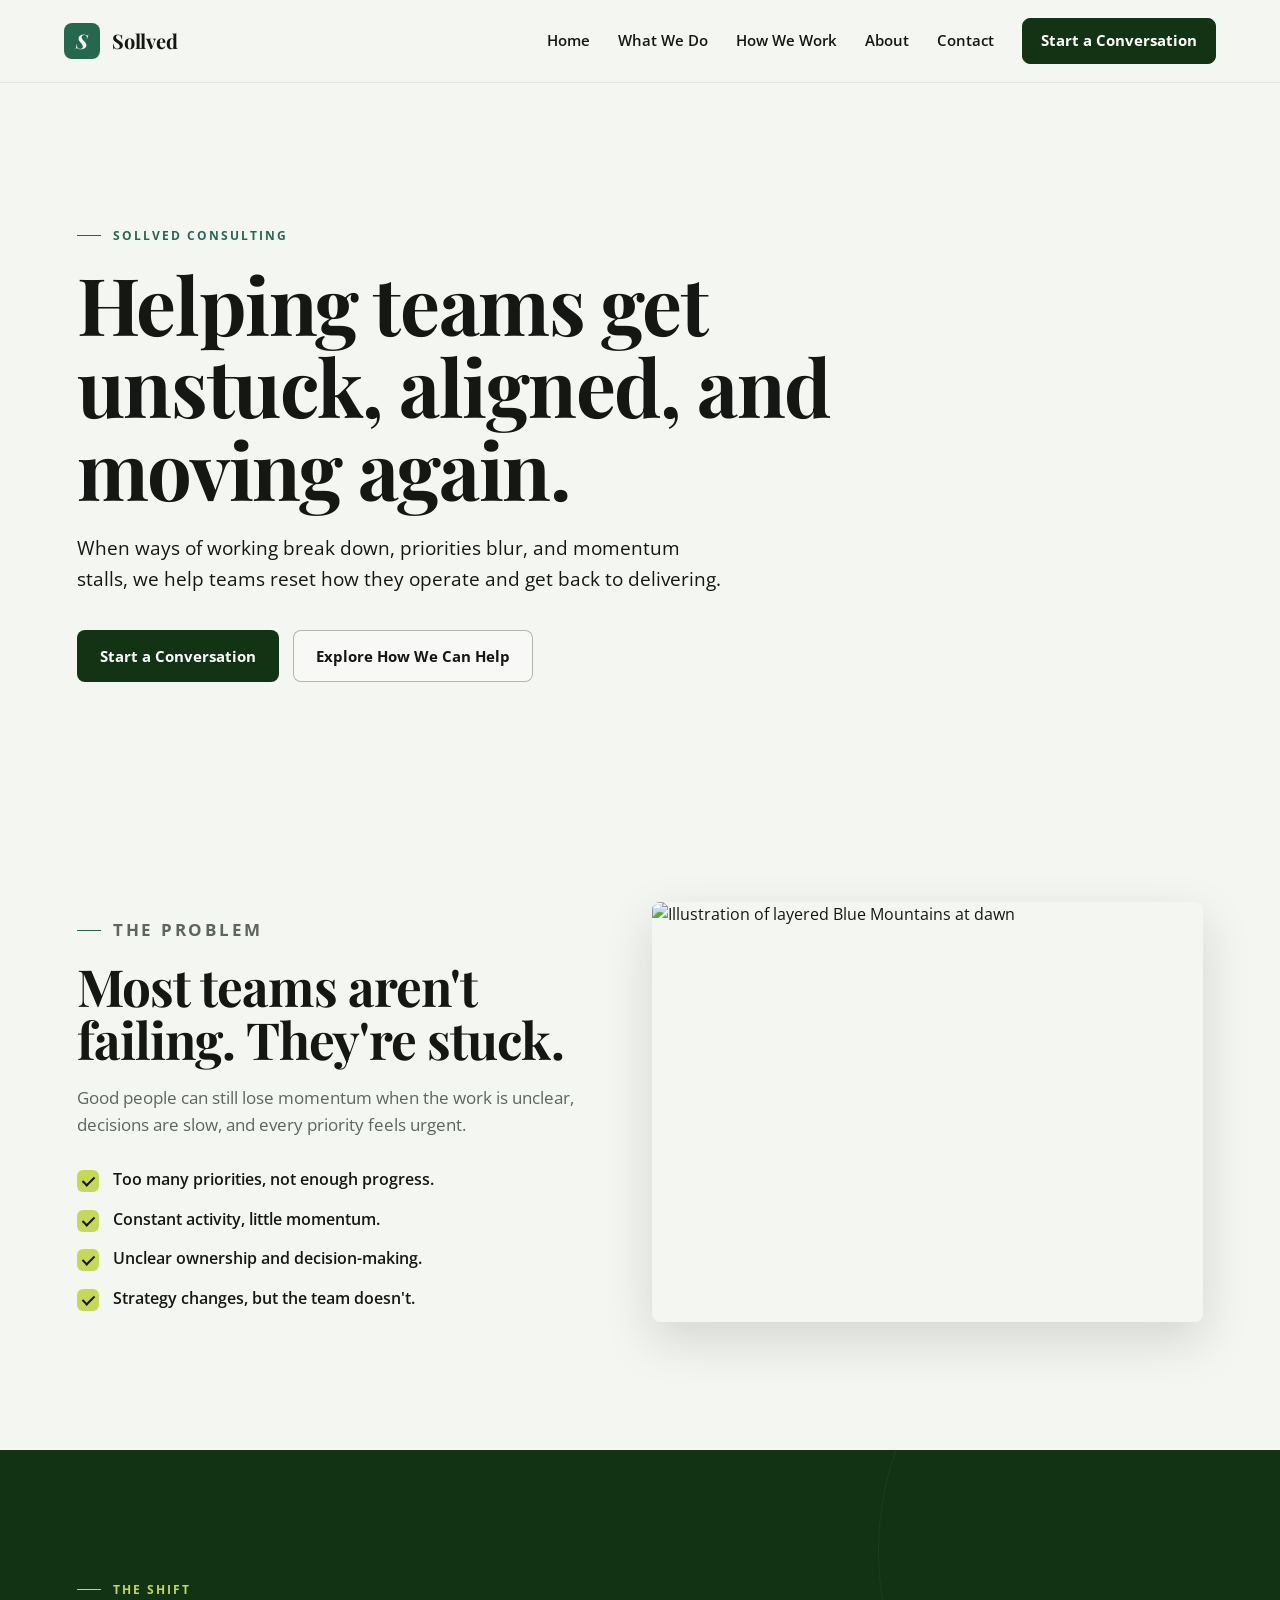
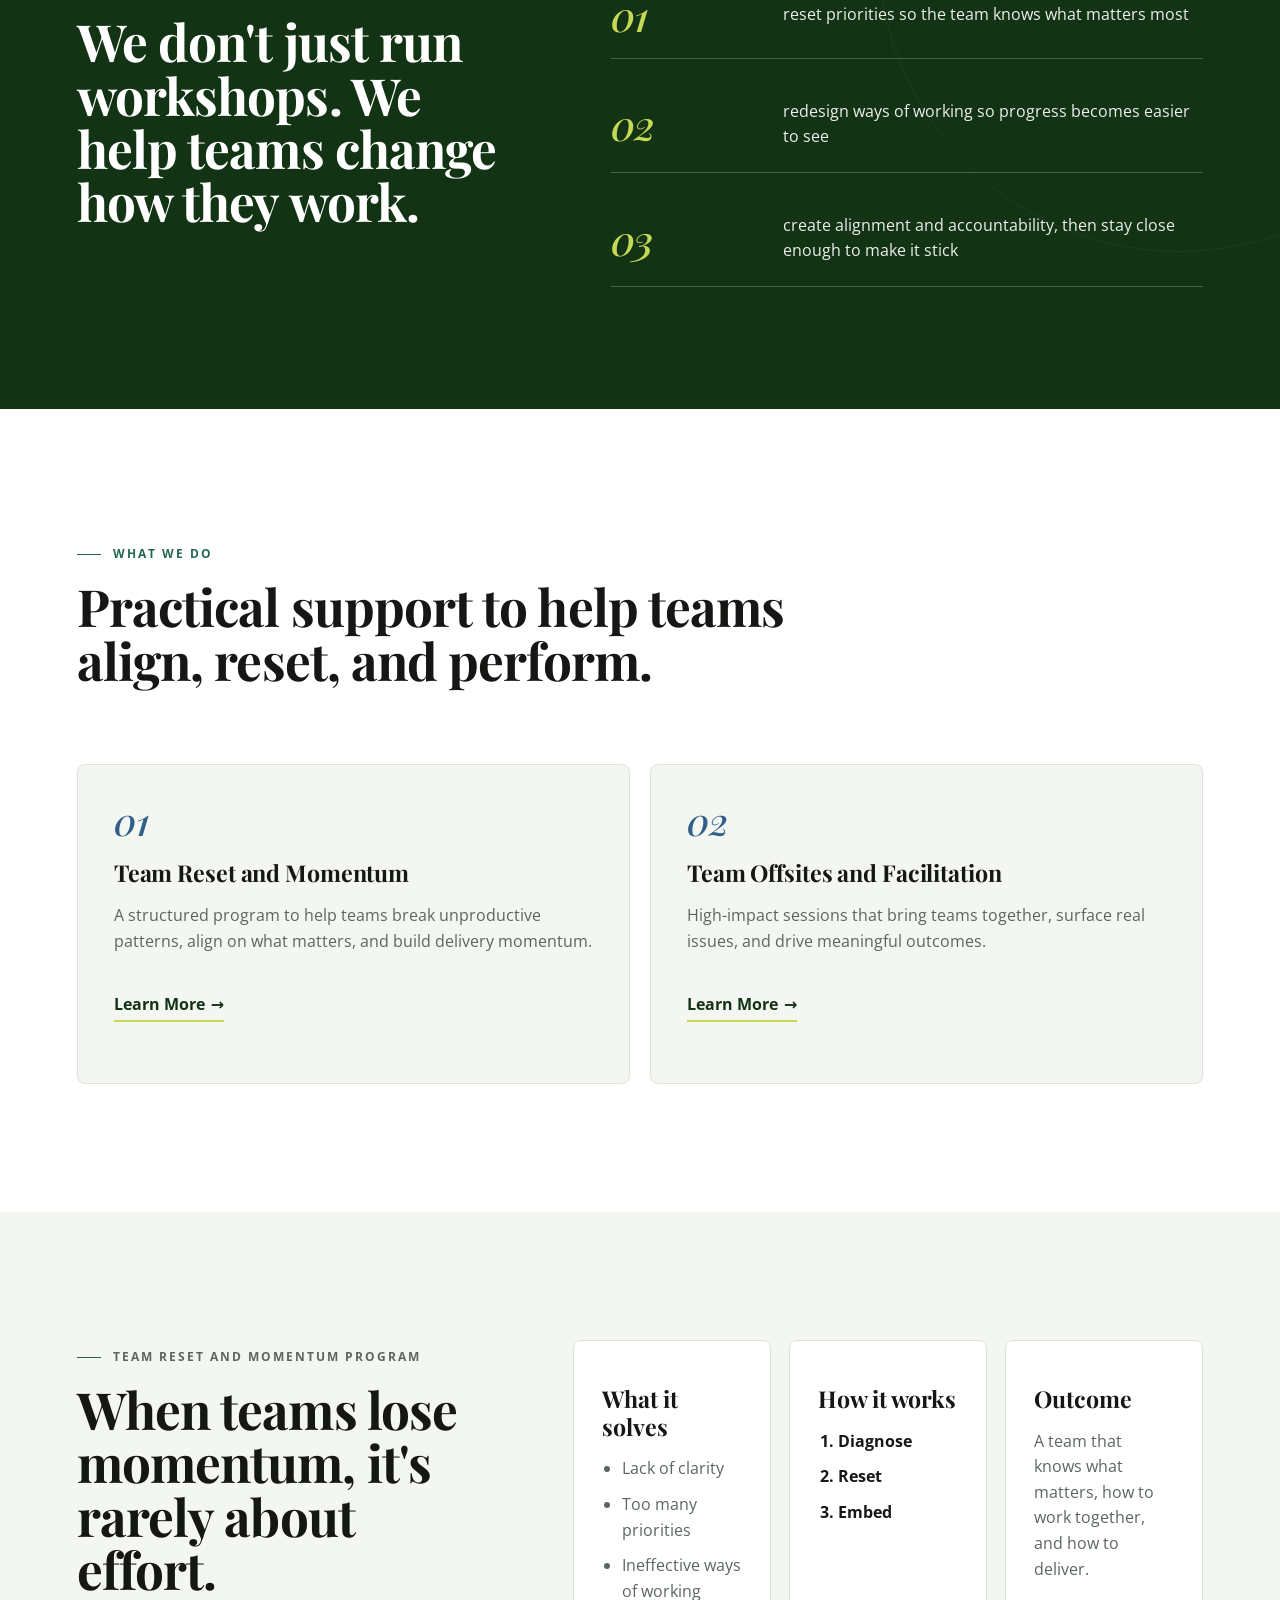
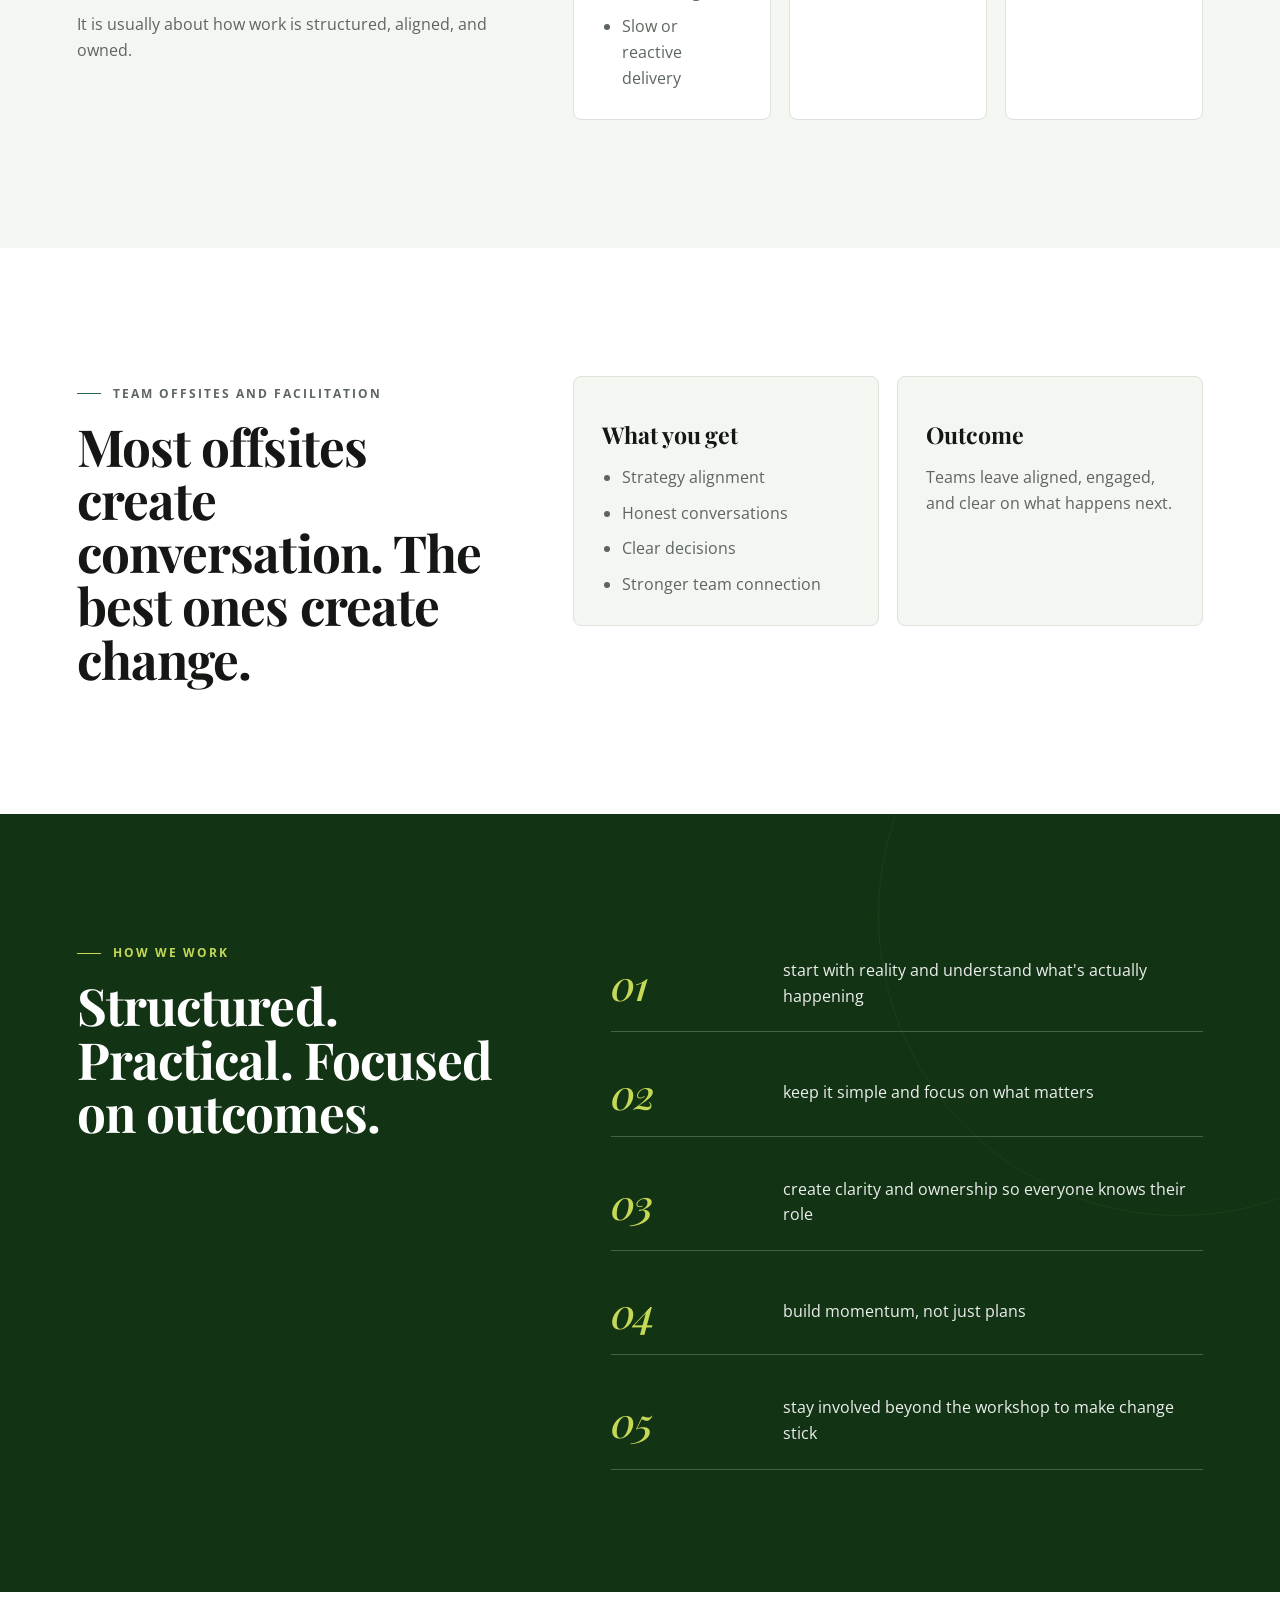
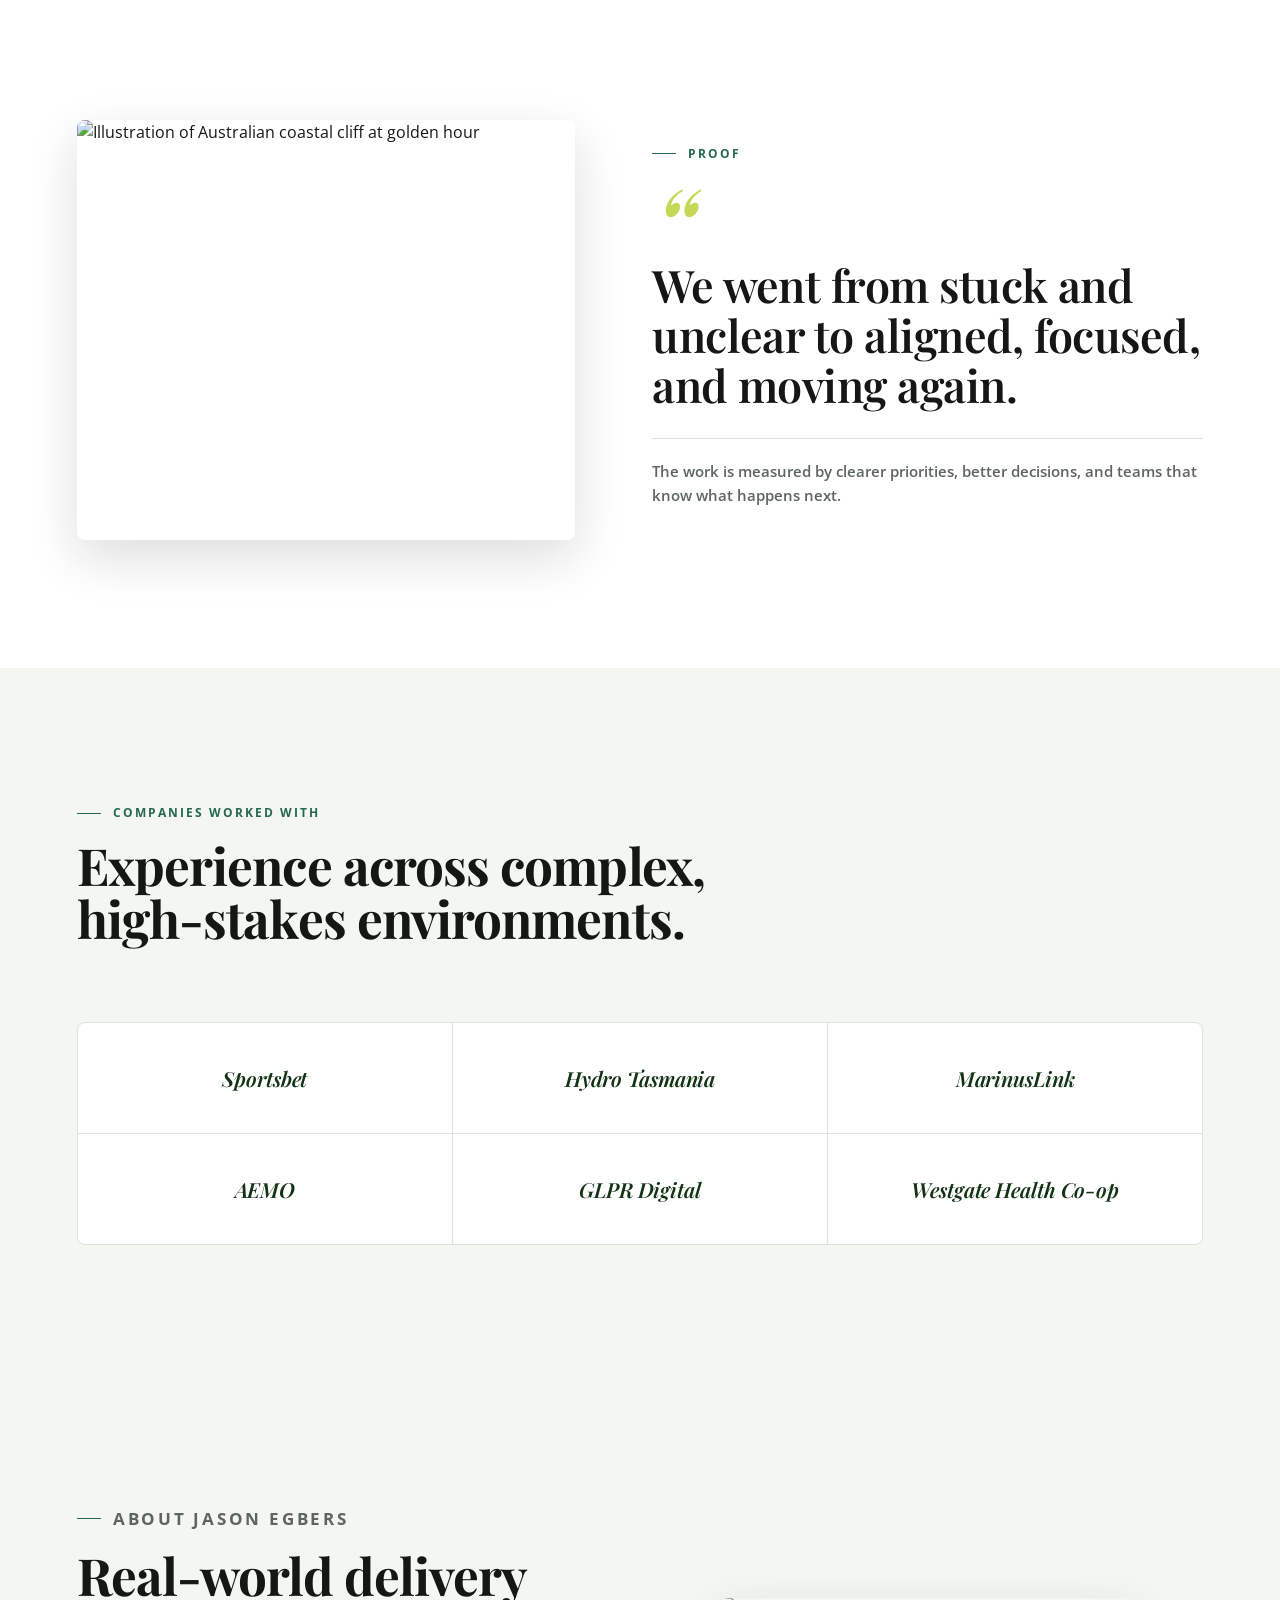
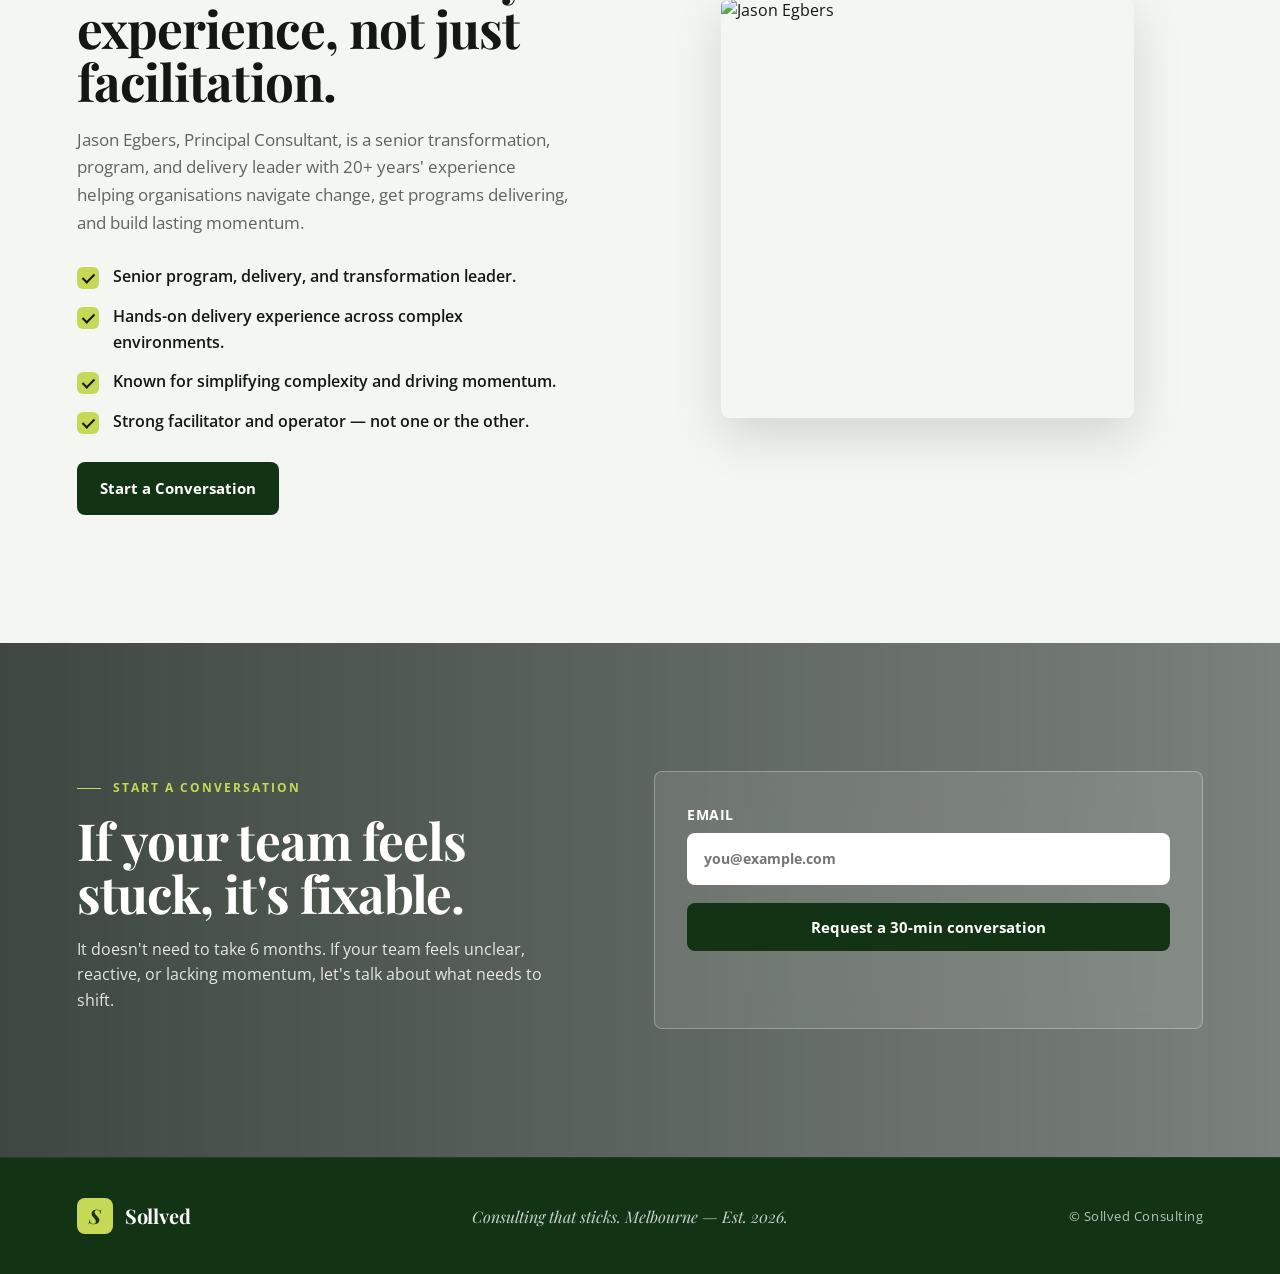
==== index.html @ b2c9cec5 "Add files via upload" ====
<!DOCTYPE html>
<html lang="en">
<head>
  <meta charset="UTF-8">
  <meta name="viewport" content="width=device-width, initial-scale=1.0">
  <title>Sollved | Consulting That Sticks</title>
  <link rel="preconnect" href="https://fonts.googleapis.com">
  <link rel="preconnect" href="https://fonts.gstatic.com" crossorigin>
  <link href="https://fonts.googleapis.com/css2?family=Open+Sans:wght@400;500;600;700;800&family=Playfair+Display:ital,wght@0,500;0,600;0,700;0,800;1,400;1,500;1,700&display=swap" rel="stylesheet">
  <link rel="stylesheet" href="styles.css">
</head>
<body>
  <header class="site-header">
    <a class="brand" href="#top" aria-label="Sollved home">
      <span class="brand-mark">S</span>
      <span class="brand-name">Sollved</span>
    </a>
    <nav class="nav-links" aria-label="Primary navigation">
      <a href="#top">Home</a>
      <a href="#services">What We Do</a>
      <a href="#how">How We Work</a>
      <a href="#about">About</a>
      <a href="#contact">Contact</a>
    </nav>
    <a class="nav-cta" href="#contact">Start a Conversation</a>
  </header>

  <main id="top">
    <section class="hero" aria-label="Consulting introduction">
      <div class="hero-overlay"></div>
      <div class="hero-content">
        <p class="eyebrow">Sollved Consulting</p>
        <h1>Helping teams get unstuck, aligned, and moving again.</h1>
        <p class="hero-copy">
          When ways of working break down, priorities blur, and momentum stalls, we help teams reset how they operate and get back to delivering.
        </p>
        <div class="hero-actions">
          <a class="button button-primary" href="#contact">Start a Conversation</a>
          <a class="button button-secondary" href="#services">Explore How We Can Help</a>
        </div>
      </div>
    </section>

    <section class="section split problem-section">
      <div class="section-copy">
        <p class="eyebrow">The problem</p>
        <h2>Most teams aren't failing. They're stuck.</h2>
        <p>
          Good people can still lose momentum when the work is unclear, decisions are slow, and every priority feels urgent.
        </p>
        <ul class="check-list">
          <li>Too many priorities, not enough progress.</li>
          <li>Constant activity, little momentum.</li>
          <li>Unclear ownership and decision-making.</li>
          <li>Strategy changes, but the team doesn't.</li>
        </ul>
      </div>
      <img class="feature-image" src="assets/problem-bluemountains.svg" alt="Illustration of layered Blue Mountains at dawn">
    </section>

    <section class="results-band shift-band">
      <div>
        <p class="eyebrow">The shift</p>
        <h2>We don't just run workshops. We help teams change how they work.</h2>
      </div>
      <div class="metrics">
        <article>
          <strong>01</strong>
          <span>reset priorities so the team knows what matters most</span>
        </article>
        <article>
          <strong>02</strong>
          <span>redesign ways of working so progress becomes easier to see</span>
        </article>
        <article>
          <strong>03</strong>
          <span>create alignment and accountability, then stay close enough to make it stick</span>
        </article>
      </div>
    </section>

    <section class="section services" id="services">
      <div class="section-heading">
        <p class="eyebrow">What We Do</p>
        <h2>Practical support to help teams align, reset, and perform.</h2>
      </div>
      <div class="service-grid">
        <article class="service-card">
          <span class="service-num">01</span>
          <h3>Team Reset and Momentum</h3>
          <p>A structured program to help teams break unproductive patterns, align on what matters, and build delivery momentum.</p>
          <a class="text-link" href="#team-reset">Learn More</a>
        </article>
        <article class="service-card">
          <span class="service-num">02</span>
          <h3>Team Offsites and Facilitation</h3>
          <p>High-impact sessions that bring teams together, surface real issues, and drive meaningful outcomes.</p>
          <a class="text-link" href="#offsites">Learn More</a>
        </article>
      </div>
    </section>

    <section class="section offer-detail" id="team-reset">
      <div>
        <p class="eyebrow">Team Reset and Momentum Program</p>
        <h2>When teams lose momentum, it's rarely about effort.</h2>
        <p>It is usually about how work is structured, aligned, and owned.</p>
      </div>
      <div class="detail-grid">
        <article>
          <h3>What it solves</h3>
          <ul class="plain-list">
            <li>Lack of clarity</li>
            <li>Too many priorities</li>
            <li>Ineffective ways of working</li>
            <li>Slow or reactive delivery</li>
          </ul>
        </article>
        <article>
          <h3>How it works</h3>
          <ol class="process-list">
            <li>Diagnose</li>
            <li>Reset</li>
            <li>Embed</li>
          </ol>
        </article>
        <article>
          <h3>Outcome</h3>
          <p>A team that knows what matters, how to work together, and how to deliver.</p>
        </article>
      </div>
    </section>

    <section class="section offer-detail alt" id="offsites">
      <div>
        <p class="eyebrow">Team Offsites and Facilitation</p>
        <h2>Most offsites create conversation. The best ones create change.</h2>
      </div>
      <div class="detail-grid">
        <article>
          <h3>What you get</h3>
          <ul class="plain-list">
            <li>Strategy alignment</li>
            <li>Honest conversations</li>
            <li>Clear decisions</li>
            <li>Stronger team connection</li>
          </ul>
        </article>
        <article>
          <h3>Outcome</h3>
          <p>Teams leave aligned, engaged, and clear on what happens next.</p>
        </article>
      </div>
    </section>

    <section class="results-band" id="how">
      <div>
        <p class="eyebrow">How We Work</p>
        <h2>Structured. Practical. Focused on outcomes.</h2>
      </div>
      <div class="metrics">
        <article>
          <strong>01</strong>
          <span>start with reality and understand what's actually happening</span>
        </article>
        <article>
          <strong>02</strong>
          <span>keep it simple and focus on what matters</span>
        </article>
        <article>
          <strong>03</strong>
          <span>create clarity and ownership so everyone knows their role</span>
        </article>
        <article>
          <strong>04</strong>
          <span>build momentum, not just plans</span>
        </article>
        <article>
          <strong>05</strong>
          <span>stay involved beyond the workshop to make change stick</span>
        </article>
      </div>
    </section>

    <section class="section testimonial proof-section">
      <img class="feature-image" src="assets/testimonial-coast.svg" alt="Illustration of Australian coastal cliff at golden hour">
      <div class="quote-panel">
        <p class="eyebrow">Proof</p>
        <div class="quote-mark" aria-hidden="true">&ldquo;</div>
        <blockquote>
          We went from stuck and unclear to aligned, focused, and moving again.
        </blockquote>
        <p class="quote-credit">The work is measured by clearer priorities, better decisions, and teams that know what happens next.</p>
      </div>
    </section>

    <section class="section companies-section" aria-label="Companies worked with">
      <div class="section-heading">
        <p class="eyebrow">Companies worked with</p>
        <h2>Experience across complex, high-stakes environments.</h2>
      </div>
      <div class="company-grid">
        <span>Sportsbet</span>
        <span>Hydro Tasmania</span>
        <span>MarinusLink</span>
        <span>AEMO</span>
        <span>GLPR Digital</span>
        <span>Westgate Health Co-op</span>
      </div>
    </section>

    <section class="section split about-section" id="about">
      <div class="section-copy">
        <p class="eyebrow">About Jason Egbers</p>
        <h2>Real-world delivery experience, not just facilitation.</h2>
        <p>
          Jason Egbers, Principal Consultant, is a senior transformation, program, and delivery leader with 20+ years' experience helping organisations navigate change, get programs delivering, and build lasting momentum.
        </p>
        <ul class="check-list">
          <li>Senior program, delivery, and transformation leader.</li>
          <li>Hands-on delivery experience across complex environments.</li>
          <li>Known for simplifying complexity and driving momentum.</li>
          <li>Strong facilitator and operator &mdash; not one or the other.</li>
        </ul>
        <a class="button button-primary about-button" href="#contact">Start a Conversation</a>
      </div>
      <img class="feature-image portrait-image" src="assets/jason-egbers.jpeg" alt="Jason Egbers">
    </section>

    <section class="contact-band" id="contact">
      <div>
        <p class="eyebrow">Start a Conversation</p>
        <h2>If your team feels stuck, it's fixable.</h2>
        <p>It doesn't need to take 6 months. If your team feels unclear, reactive, or lacking momentum, let's talk about what needs to shift.</p>
      </div>
      <form class="contact-panel" action="mailto:hello@sollved.com" method="post" enctype="text/plain">
        <label>
          Email
          <input type="email" name="email" placeholder="you@example.com" required>
        </label>
        <button class="button button-primary" type="submit">Request a 30-min conversation</button>
      </form>
    </section>
  </main>

  <footer class="site-footer">
    <div class="footer-inner">
      <a class="brand" href="#top" aria-label="Sollved home">
        <span class="brand-mark">S</span>
        <span class="brand-name">Sollved</span>
      </a>
      <p class="footer-tagline">Consulting that sticks. Melbourne &mdash; Est. 2026.</p>
      <p class="footer-meta">&copy; Sollved Consulting</p>
    </div>
  </footer>
</body>
</html>
---- styles.css ----
:root {
  --ink: #151714;
  --muted: #5c655e;
  --paper: #f4f6f1;
  --white: #ffffff;
  --green: #26684f;
  --green-deep: #133315;
  --blue: #305f89;
  --lime: #c5d956;
  --line: #dce3da;
  --shadow: 0 18px 50px rgba(21, 23, 20, 0.14);
  --shadow-soft: 0 8px 24px rgba(21, 23, 20, 0.06);
  --ease: cubic-bezier(0.22, 0.61, 0.36, 1);
}

* {
  box-sizing: border-box;
}

html {
  scroll-behavior: smooth;
}

body {
  margin: 0;
  font-family: "Open Sans", ui-sans-serif, system-ui, -apple-system, BlinkMacSystemFont, "Segoe UI", sans-serif;
  color: var(--ink);
  background: var(--paper);
  line-height: 1.6;
  -webkit-font-smoothing: antialiased;
  -moz-osx-font-smoothing: grayscale;
}

img {
  display: block;
  max-width: 100%;
}

a {
  color: inherit;
  text-decoration: none;
}

::selection {
  background: var(--lime);
  color: var(--ink);
}

/* ============ HEADER ============ */
.site-header {
  position: fixed;
  top: 0;
  left: 0;
  z-index: 10;
  display: grid;
  grid-template-columns: 1fr auto auto;
  gap: 28px;
  align-items: center;
  width: 100%;
  padding: 18px clamp(20px, 5vw, 72px);
  color: var(--ink);
  background: rgba(244, 246, 241, 0.88);
  border-bottom: 1px solid rgba(21, 23, 20, 0.08);
  backdrop-filter: blur(16px);
  -webkit-backdrop-filter: blur(16px);
  transition: padding 0.3s var(--ease);
}

.brand {
  display: inline-flex;
  gap: 12px;
  align-items: center;
  min-width: 0;
  font-weight: 700;
  letter-spacing: -0.005em;
}

.brand-name {
  font-family: "Playfair Display", Georgia, serif;
  font-size: 1.25rem;
  font-weight: 700;
  letter-spacing: -0.01em;
}

.brand-mark {
  display: grid;
  width: 36px;
  height: 36px;
  place-items: center;
  color: var(--white);
  background: var(--green);
  border-radius: 8px;
  font-family: "Playfair Display", Georgia, serif;
  font-size: 1.25rem;
  font-weight: 700;
  font-style: italic;
  line-height: 1;
  letter-spacing: -0.02em;
  transition: background 0.25s var(--ease), transform 0.25s var(--ease);
}

.brand:hover .brand-mark {
  background: var(--green-deep);
  transform: rotate(-3deg);
}

.nav-links {
  display: flex;
  gap: 28px;
  align-items: center;
  font-size: 0.92rem;
}

.nav-links a {
  position: relative;
  padding: 6px 0;
  font-weight: 600;
  color: var(--ink);
  transition: color 0.2s var(--ease);
}

.nav-links a::after {
  content: "";
  position: absolute;
  left: 0;
  bottom: 2px;
  width: 0;
  height: 2px;
  background: var(--lime);
  transition: width 0.25s var(--ease);
}

.nav-links a:hover {
  color: var(--green);
}

.nav-links a:hover::after {
  width: 100%;
}

.nav-cta {
  padding: 10px 18px;
  font-weight: 700;
  font-size: 0.92rem;
  color: var(--white);
  background: var(--green-deep);
  border: 1px solid var(--green-deep);
  border-radius: 8px;
  transition: background 0.25s var(--ease), transform 0.25s var(--ease);
}

.nav-cta:hover {
  background: var(--ink);
  transform: translateY(-1px);
}

/* ============ HERO ============ */
.hero {
  position: relative;
  display: flex;
  min-height: 86vh;
  align-items: flex-end;
  padding: 150px clamp(20px, 6vw, 92px) 92px;
  color: var(--ink);
  background:
    linear-gradient(90deg, rgba(244, 246, 241, 0.96), rgba(244, 246, 241, 0.68), rgba(244, 246, 241, 0.14)),
    url("assets/hero-outback.svg") center / cover;
}

.hero-overlay {
  position: absolute;
  inset: 0;
  background: linear-gradient(to top, rgba(244, 246, 241, 0.55), rgba(244, 246, 241, 0) 54%);
}

.hero-content {
  position: relative;
  width: min(820px, 100%);
}

/* ============ TYPOGRAPHY ============ */
.eyebrow {
  margin: 0 0 16px;
  color: var(--green);
  font-size: 0.78rem;
  font-weight: 700;
  letter-spacing: 0.16em;
  text-transform: uppercase;
  display: inline-flex;
  align-items: center;
  gap: 12px;
}

.eyebrow::before {
  content: "";
  width: 24px;
  height: 1px;
  background: var(--green);
  display: inline-block;
}

h1, h2, h3, p {
  overflow-wrap: break-word;
}

h1, h2 {
  margin: 0;
  font-family: "Playfair Display", Georgia, serif;
  line-height: 1.04;
  letter-spacing: -0.018em;
  font-weight: 700;
}

h1 {
  max-width: 820px;
  font-size: clamp(2.75rem, 6.2vw, 5.4rem);
}

h2 {
  font-size: clamp(2.1rem, 4vw, 3.5rem);
}

h3 {
  margin: 16px 0 10px;
  font-family: "Playfair Display", Georgia, serif;
  font-size: 1.45rem;
  font-weight: 700;
  line-height: 1.2;
  letter-spacing: -0.005em;
}

.hero-copy {
  max-width: 650px;
  margin: 24px 0 0;
  font-size: 1.18rem;
  color: var(--ink);
}

.hero-actions {
  display: flex;
  gap: 14px;
  flex-wrap: wrap;
  align-items: center;
  margin-top: 36px;
}

/* ============ BUTTONS ============ */
.button {
  display: inline-flex;
  min-height: 48px;
  align-items: center;
  justify-content: center;
  gap: 8px;
  padding: 13px 22px;
  font-family: inherit;
  font-size: 0.95rem;
  font-weight: 700;
  border-radius: 8px;
  border: 1px solid transparent;
  cursor: pointer;
  transition: background 0.25s var(--ease), border-color 0.25s var(--ease),
              transform 0.25s var(--ease), box-shadow 0.25s var(--ease);
}

.button-primary {
  color: var(--white);
  background: var(--green-deep);
}

.button-primary:hover {
  background: var(--ink);
  transform: translateY(-2px);
  box-shadow: 0 12px 28px rgba(19, 51, 21, 0.3);
}

.button-secondary {
  color: var(--ink);
  border-color: rgba(21, 23, 20, 0.3);
  background: rgba(255, 255, 255, 0.4);
}

.button-secondary:hover {
  background: var(--white);
  border-color: var(--ink);
  transform: translateY(-2px);
}

/* ============ SECTIONS ============ */
.section {
  display: grid;
  gap: clamp(34px, 6vw, 82px);
  padding: clamp(72px, 10vw, 132px) clamp(20px, 6vw, 92px);
}

.split,
.testimonial {
  grid-template-columns: minmax(0, 0.95fr) minmax(280px, 1.05fr);
  align-items: center;
}

.section-copy p {
  max-width: 640px;
  color: var(--muted);
  font-size: 1.08rem;
}

/* ============ CHECK LIST ============ */
.check-list {
  display: grid;
  gap: 14px;
  margin: 28px 0 0;
  padding: 0;
  list-style: none;
}

.check-list li {
  position: relative;
  padding-left: 36px;
  font-weight: 600;
}

.check-list li::before {
  position: absolute;
  left: 0;
  top: 3px;
  width: 22px;
  height: 22px;
  content: "";
  background: var(--lime);
  border-radius: 6px;
}

.check-list li::after {
  position: absolute;
  left: 8px;
  top: 7px;
  width: 5px;
  height: 10px;
  content: "";
  border: solid var(--ink);
  border-width: 0 2px 2px 0;
  transform: rotate(45deg);
}

/* ============ FEATURE IMAGE ============ */
.feature-image {
  width: 100%;
  min-height: 420px;
  max-height: 680px;
  object-fit: cover;
  border-radius: 8px;
  box-shadow: var(--shadow);
}

/* ============ SERVICES ============ */
.services {
  background: var(--white);
}

.section-heading {
  max-width: 760px;
}

.service-grid {
  display: grid;
  grid-template-columns: repeat(2, minmax(0, 1fr));
  gap: 20px;
}

.service-card {
  position: relative;
  min-height: 320px;
  padding: 36px;
  border: 1px solid var(--line);
  border-radius: 8px;
  background: var(--paper);
  transition: transform 0.3s var(--ease), border-color 0.3s var(--ease),
              box-shadow 0.3s var(--ease);
  overflow: hidden;
}

.service-card::before {
  content: "";
  position: absolute;
  left: 0;
  top: 0;
  height: 4px;
  width: 0;
  background: var(--lime);
  transition: width 0.4s var(--ease);
}

.service-card:hover {
  transform: translateY(-4px);
  border-color: var(--green);
  box-shadow: var(--shadow-soft);
}

.service-card:hover::before {
  width: 100%;
}

.service-num {
  display: inline-block;
  font-family: "Playfair Display", Georgia, serif;
  font-style: italic;
  font-weight: 500;
  font-size: 2.4rem;
  line-height: 1;
  color: var(--blue);
  margin-bottom: 4px;
}

.service-card p {
  color: var(--muted);
}

.text-link {
  display: inline-flex;
  align-items: center;
  gap: 6px;
  margin-top: 22px;
  color: var(--green-deep);
  font-weight: 700;
  border-bottom: 2px solid var(--lime);
  padding-bottom: 2px;
  transition: gap 0.25s var(--ease);
}

.text-link::after {
  content: "→";
  transition: transform 0.25s var(--ease);
  display: inline-block;
}

.text-link:hover {
  gap: 10px;
}

.text-link:hover::after {
  transform: translateX(2px);
}

/* ============ OFFER DETAILS ============ */
.offer-detail {
  grid-template-columns: minmax(0, 0.8fr) minmax(0, 1.2fr);
  align-items: start;
  background: var(--paper);
}

.offer-detail.alt {
  background: var(--white);
}

.offer-detail p {
  max-width: 680px;
  color: var(--muted);
}

.detail-grid {
  display: grid;
  grid-template-columns: repeat(3, minmax(0, 1fr));
  gap: 18px;
}

.offer-detail.alt .detail-grid {
  grid-template-columns: repeat(2, minmax(0, 1fr));
}

.detail-grid article {
  min-height: 220px;
  padding: 28px;
  background: var(--white);
  border: 1px solid var(--line);
  border-radius: 8px;
  transition: border-color 0.25s var(--ease), transform 0.25s var(--ease);
}

.offer-detail.alt .detail-grid article {
  background: var(--paper);
}

.detail-grid article:hover {
  border-color: var(--green);
  transform: translateY(-2px);
}

.plain-list,
.process-list {
  display: grid;
  gap: 10px;
  margin: 16px 0 0;
  padding-left: 20px;
  color: var(--muted);
}

.process-list {
  font-weight: 700;
  color: var(--ink);
}

/* ============ RESULTS BAND ============ */
.results-band {
  display: grid;
  grid-template-columns: minmax(0, 0.75fr) minmax(0, 1fr);
  gap: clamp(36px, 7vw, 100px);
  align-items: start;
  padding: clamp(72px, 10vw, 122px) clamp(20px, 6vw, 92px);
  color: var(--white);
  background: var(--green-deep);
  position: relative;
  overflow: hidden;
}

.results-band::before {
  content: "";
  position: absolute;
  top: -200px;
  right: -200px;
  width: 600px;
  height: 600px;
  border: 1px solid rgba(197, 217, 86, 0.06);
  border-radius: 50%;
  pointer-events: none;
}

.results-band > div {
  position: relative;
}

.results-band h2 {
  color: var(--white);
}

.shift-band .eyebrow,
.results-band .eyebrow {
  color: var(--lime);
}

.results-band .eyebrow::before {
  background: var(--lime);
}

.metrics {
  display: grid;
  gap: 18px;
}

.metrics article {
  display: grid;
  grid-template-columns: 150px 1fr;
  gap: 22px;
  align-items: center;
  padding: 22px 0;
  border-bottom: 1px solid rgba(255, 255, 255, 0.22);
  transition: padding-left 0.3s var(--ease);
}

.metrics article:hover {
  padding-left: 8px;
}

.metrics strong {
  color: var(--lime);
  font-family: "Playfair Display", Georgia, serif;
  font-style: italic;
  font-size: 2.6rem;
  font-weight: 500;
  line-height: 1;
  letter-spacing: -0.02em;
}

.metrics span {
  color: rgba(255, 255, 255, 0.92);
}

/* ============ TESTIMONIAL ============ */
.testimonial {
  background: var(--paper);
}

.proof-section {
  background: var(--white);
}

.quote-panel {
  max-width: 680px;
  position: relative;
}

.quote-mark {
  font-family: "Playfair Display", Georgia, serif;
  font-style: italic;
  font-size: 7rem;
  line-height: 0.8;
  color: var(--lime);
  margin-bottom: -10px;
  user-select: none;
}

blockquote {
  margin: 0;
  font-family: "Playfair Display", Georgia, serif;
  font-size: clamp(1.85rem, 3.5vw, 2.95rem);
  font-weight: 600;
  line-height: 1.12;
  letter-spacing: -0.012em;
}

.quote-credit {
  margin-top: 28px;
  padding-top: 20px;
  border-top: 1px solid var(--line);
  color: var(--muted);
  font-weight: 600;
  font-size: 0.95rem;
}

/* ============ COMPANIES ============ */
.companies-section {
  background: var(--paper);
}

.company-grid {
  display: grid;
  grid-template-columns: repeat(3, minmax(0, 1fr));
  gap: 1px;
  background: var(--line);
  border: 1px solid var(--line);
  border-radius: 8px;
  overflow: hidden;
}

.company-grid span {
  display: grid;
  min-height: 110px;
  place-items: center;
  padding: 24px;
  color: var(--green-deep);
  font-family: "Playfair Display", Georgia, serif;
  font-style: italic;
  font-size: 1.3rem;
  font-weight: 600;
  letter-spacing: -0.005em;
  text-align: center;
  background: var(--white);
  transition: background 0.25s var(--ease), color 0.25s var(--ease);
}

.company-grid span:hover {
  background: var(--green-deep);
  color: var(--lime);
}

/* ============ ABOUT ============ */
.about-section {
  background: var(--paper);
}

.portrait-image {
  width: 75%;
  justify-self: center;
  object-position: center top;
  transition: transform 0.5s var(--ease);
}

.portrait-image:hover {
  transform: translateY(-4px);
}

.about-button {
  margin-top: 28px;
}

/* ============ CONTACT ============ */
.contact-band {
  display: grid;
  grid-template-columns: minmax(0, 0.8fr) minmax(300px, 0.9fr);
  gap: clamp(34px, 7vw, 98px);
  padding: clamp(72px, 10vw, 132px) clamp(20px, 6vw, 92px);
  color: var(--white);
  background:
    linear-gradient(90deg, rgba(11, 22, 15, 0.78), rgba(11, 22, 15, 0.52)),
    url("assets/contact-bush.svg") center / cover;
}

.contact-band h2 {
  color: var(--white);
}

.contact-band .eyebrow {
  color: var(--lime);
}

.contact-band .eyebrow::before {
  background: var(--lime);
}

.contact-band p {
  max-width: 560px;
  color: rgba(255, 255, 255, 0.86);
}

.contact-panel {
  display: grid;
  gap: 18px;
  align-content: start;
  padding: 32px;
  background: rgba(255, 255, 255, 0.1);
  border: 1px solid rgba(255, 255, 255, 0.28);
  border-radius: 8px;
  backdrop-filter: blur(14px);
  -webkit-backdrop-filter: blur(14px);
}

.contact-panel label {
  display: grid;
  gap: 8px;
  color: var(--white);
  font-weight: 700;
  font-size: 0.85rem;
  letter-spacing: 0.04em;
  text-transform: uppercase;
}

input {
  width: 100%;
  padding: 14px 16px;
  color: var(--ink);
  font: inherit;
  border: 1px solid transparent;
  border-radius: 8px;
  background: var(--white);
  transition: border-color 0.2s var(--ease), box-shadow 0.2s var(--ease);
}

input:focus {
  outline: none;
  border-color: var(--lime);
  box-shadow: 0 0 0 3px rgba(197, 217, 86, 0.4);
}

/* ============ FOOTER ============ */
.site-footer {
  padding: 40px clamp(20px, 6vw, 92px);
  background: var(--green-deep);
  color: rgba(255, 255, 255, 0.7);
  border-top: 1px solid rgba(255, 255, 255, 0.06);
}

.site-footer .brand {
  color: var(--white);
}

.site-footer .brand-mark {
  background: var(--lime);
  color: var(--green-deep);
}

.site-footer .brand:hover .brand-mark {
  background: var(--white);
}

.footer-inner {
  max-width: 1280px;
  margin: 0 auto;
  display: flex;
  justify-content: space-between;
  align-items: center;
  flex-wrap: wrap;
  gap: 16px;
}

.footer-tagline {
  margin: 0;
  font-family: "Playfair Display", Georgia, serif;
  font-style: italic;
  font-size: 1rem;
  color: rgba(255, 255, 255, 0.78);
}

.footer-meta {
  margin: 0;
  font-size: 0.82rem;
  letter-spacing: 0.04em;
}

/* ============ RESPONSIVE ============ */
@media (max-width: 920px) {
  .site-header {
    grid-template-columns: 1fr auto;
  }

  .nav-links {
    display: none;
  }

  .hero {
    min-height: 82vh;
    padding-top: 120px;
    padding-bottom: 64px;
  }

  .split,
  .testimonial,
  .results-band,
  .contact-band,
  .service-grid,
  .offer-detail,
  .detail-grid,
  .offer-detail.alt .detail-grid,
  .company-grid {
    grid-template-columns: 1fr;
  }

  .testimonial img {
    order: 2;
  }

  .feature-image {
    min-height: 320px;
  }

  .metrics article {
    grid-template-columns: 1fr;
    gap: 8px;
  }

  .footer-inner {
    flex-direction: column;
    align-items: flex-start;
    text-align: left;
  }
}

@media (max-width: 560px) {
  .site-header {
    padding: 14px 16px;
  }

  .brand-name {
    display: none;
  }

  .nav-cta {
    padding: 9px 14px;
    font-size: 0.85rem;
  }

  .hero {
    min-height: 84vh;
    padding-right: 16px;
    padding-left: 16px;
  }

  .button,
  .hero-actions {
    width: 100%;
  }

  .section,
  .results-band,
  .contact-band {
    padding-right: 16px;
    padding-left: 16px;
  }

  .contact-panel {
    padding: 22px;
  }

  .quote-mark {
    font-size: 5rem;
  }
}
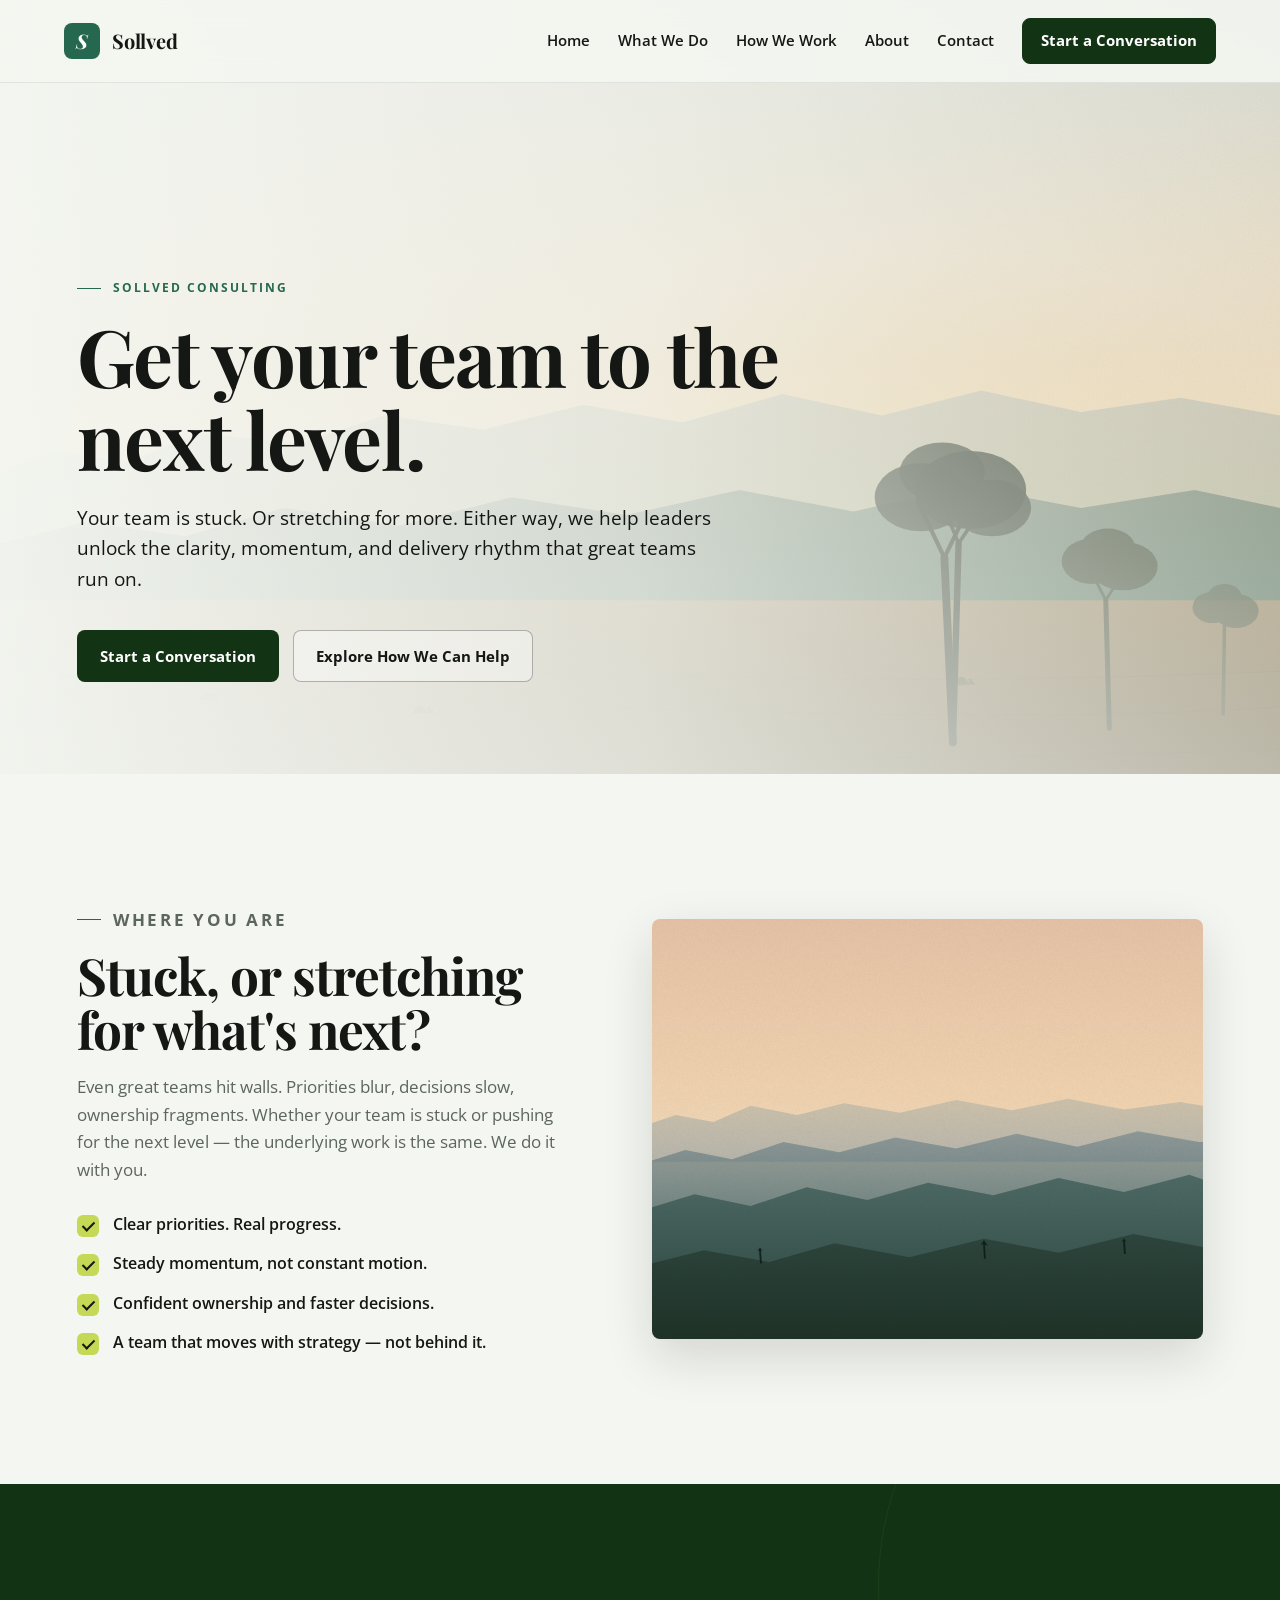
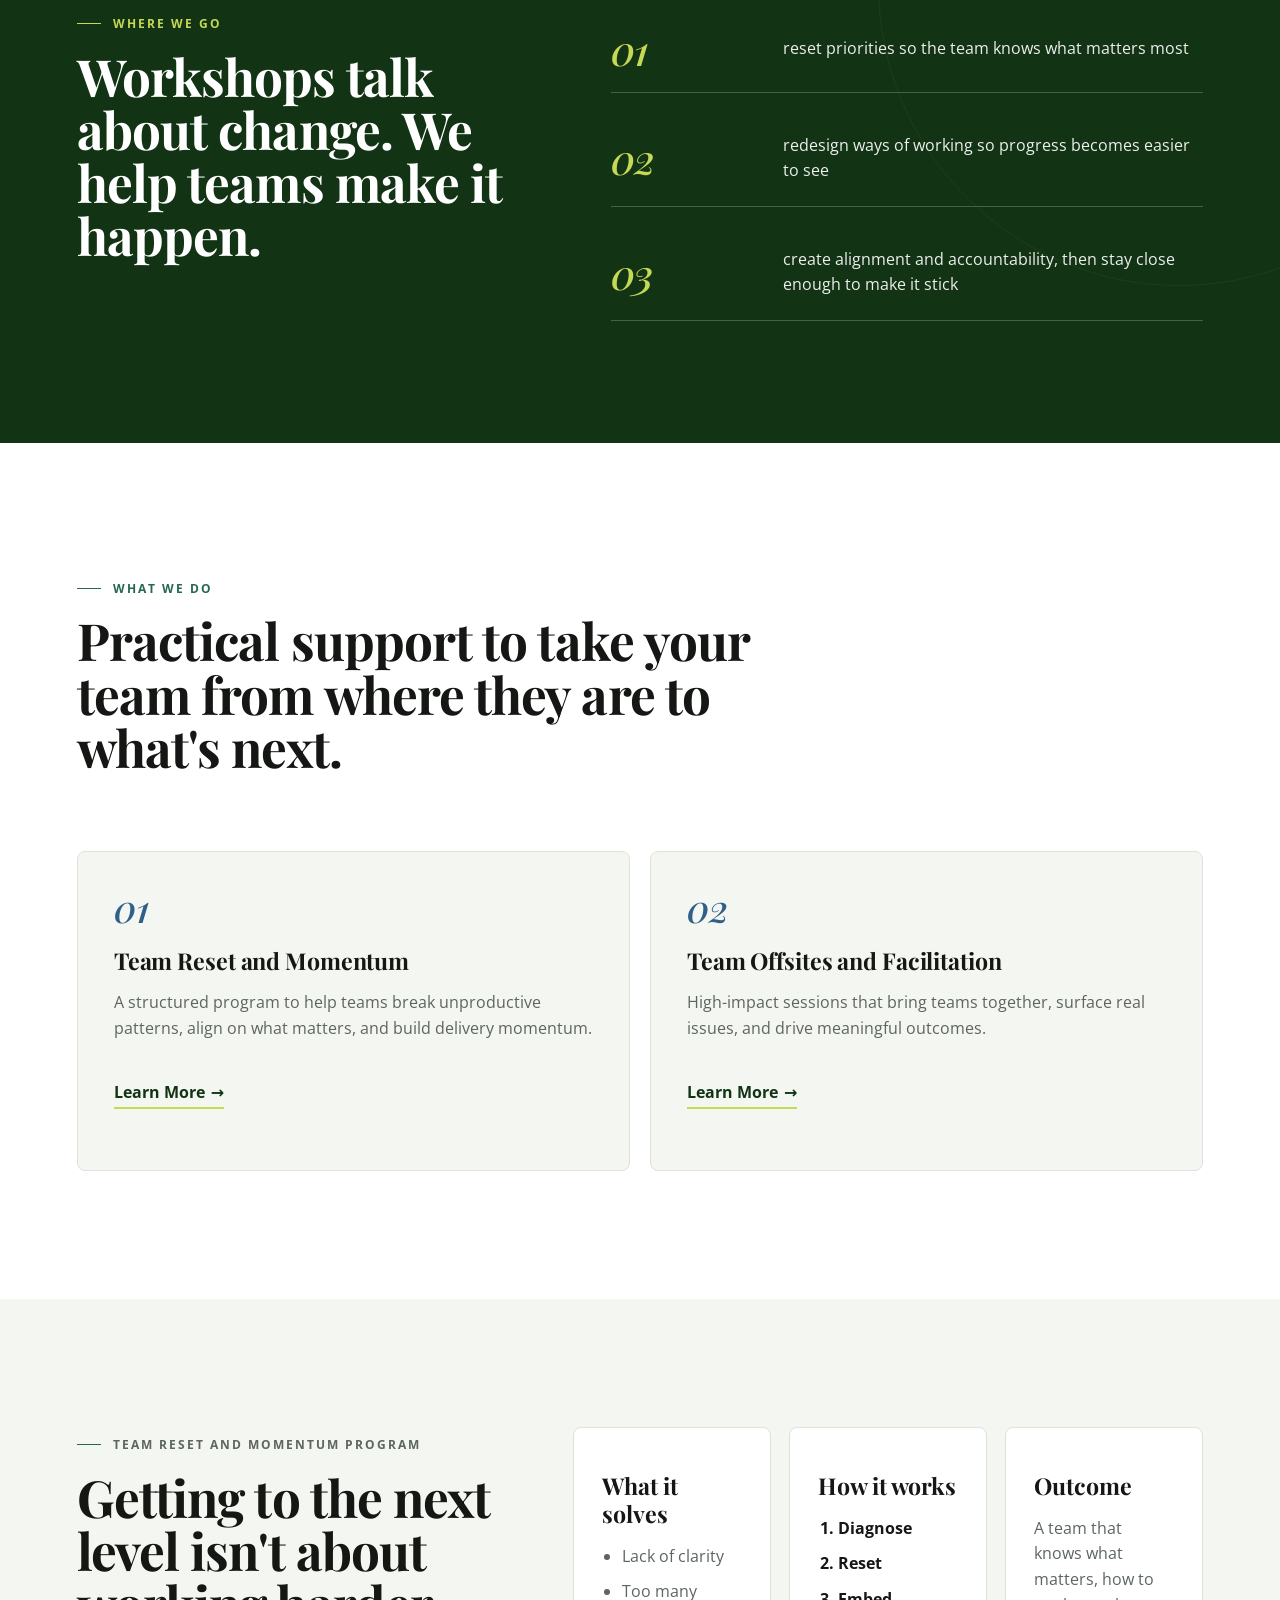
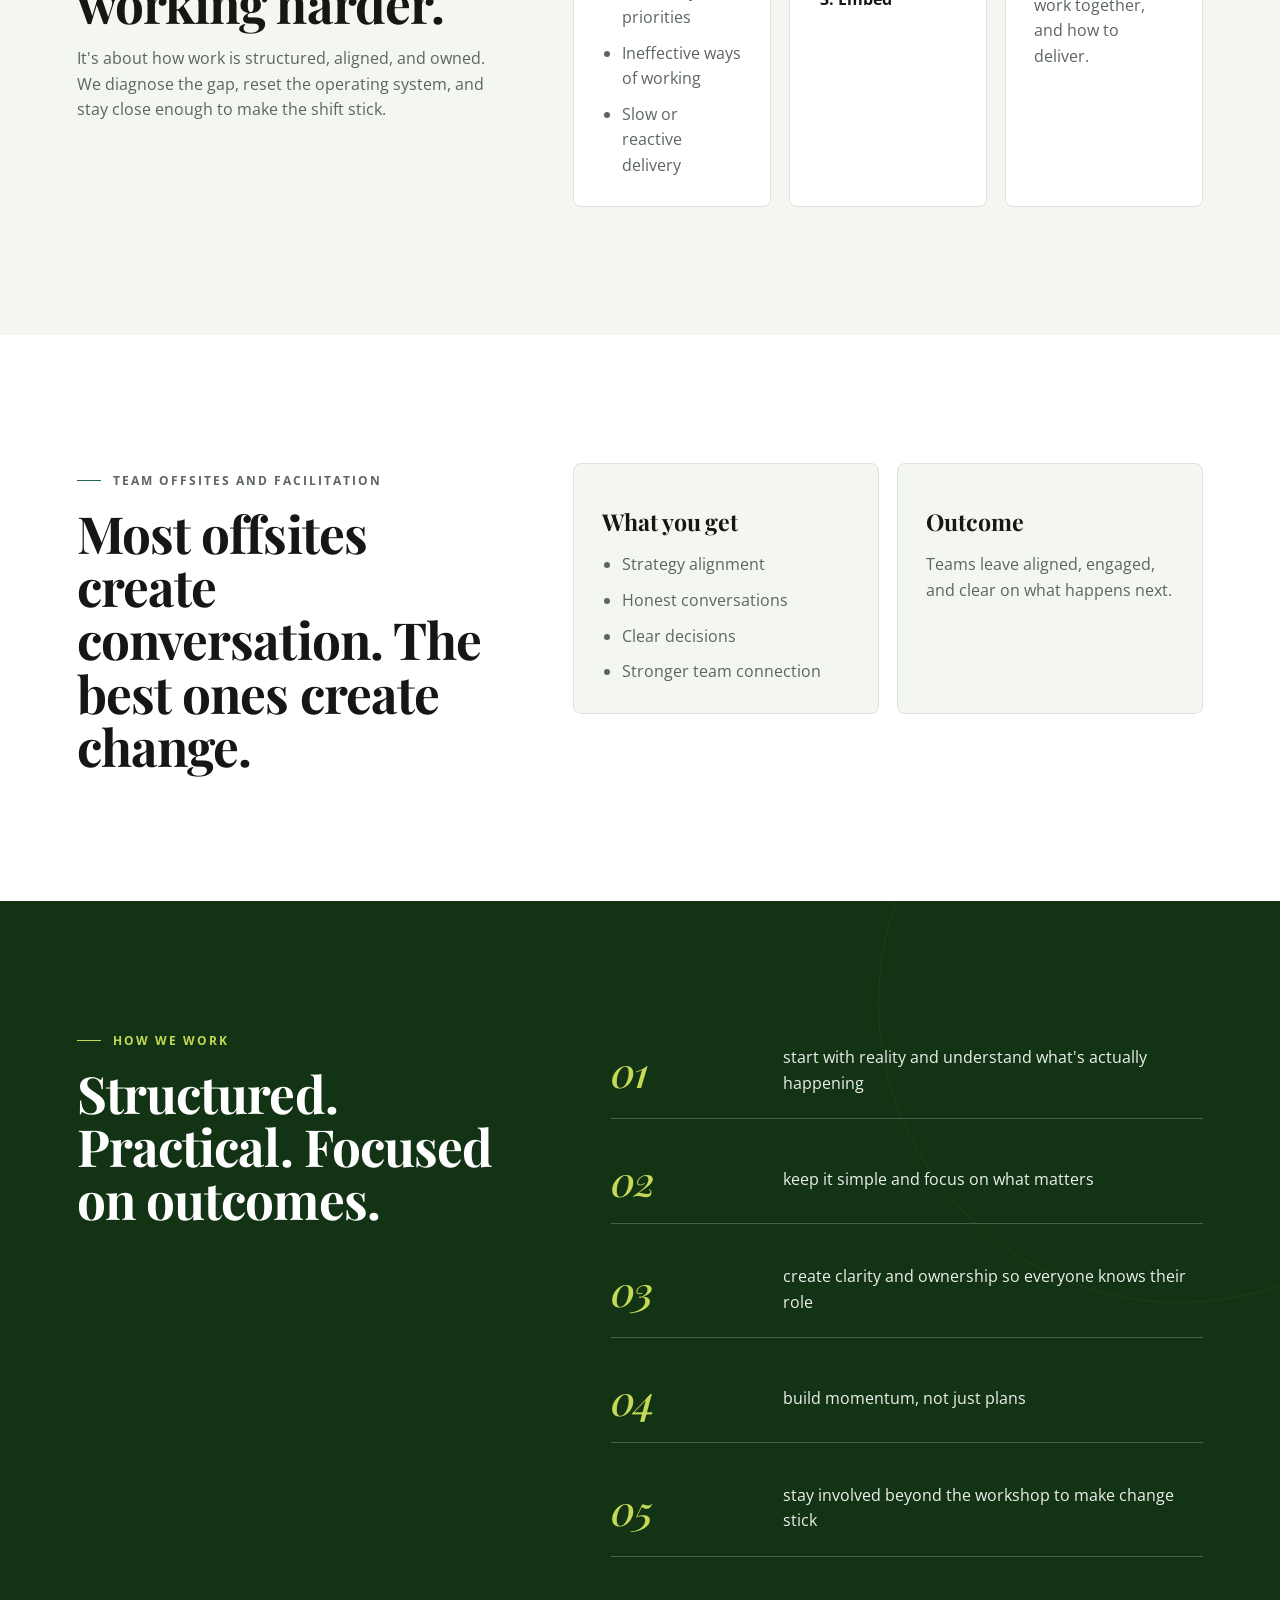
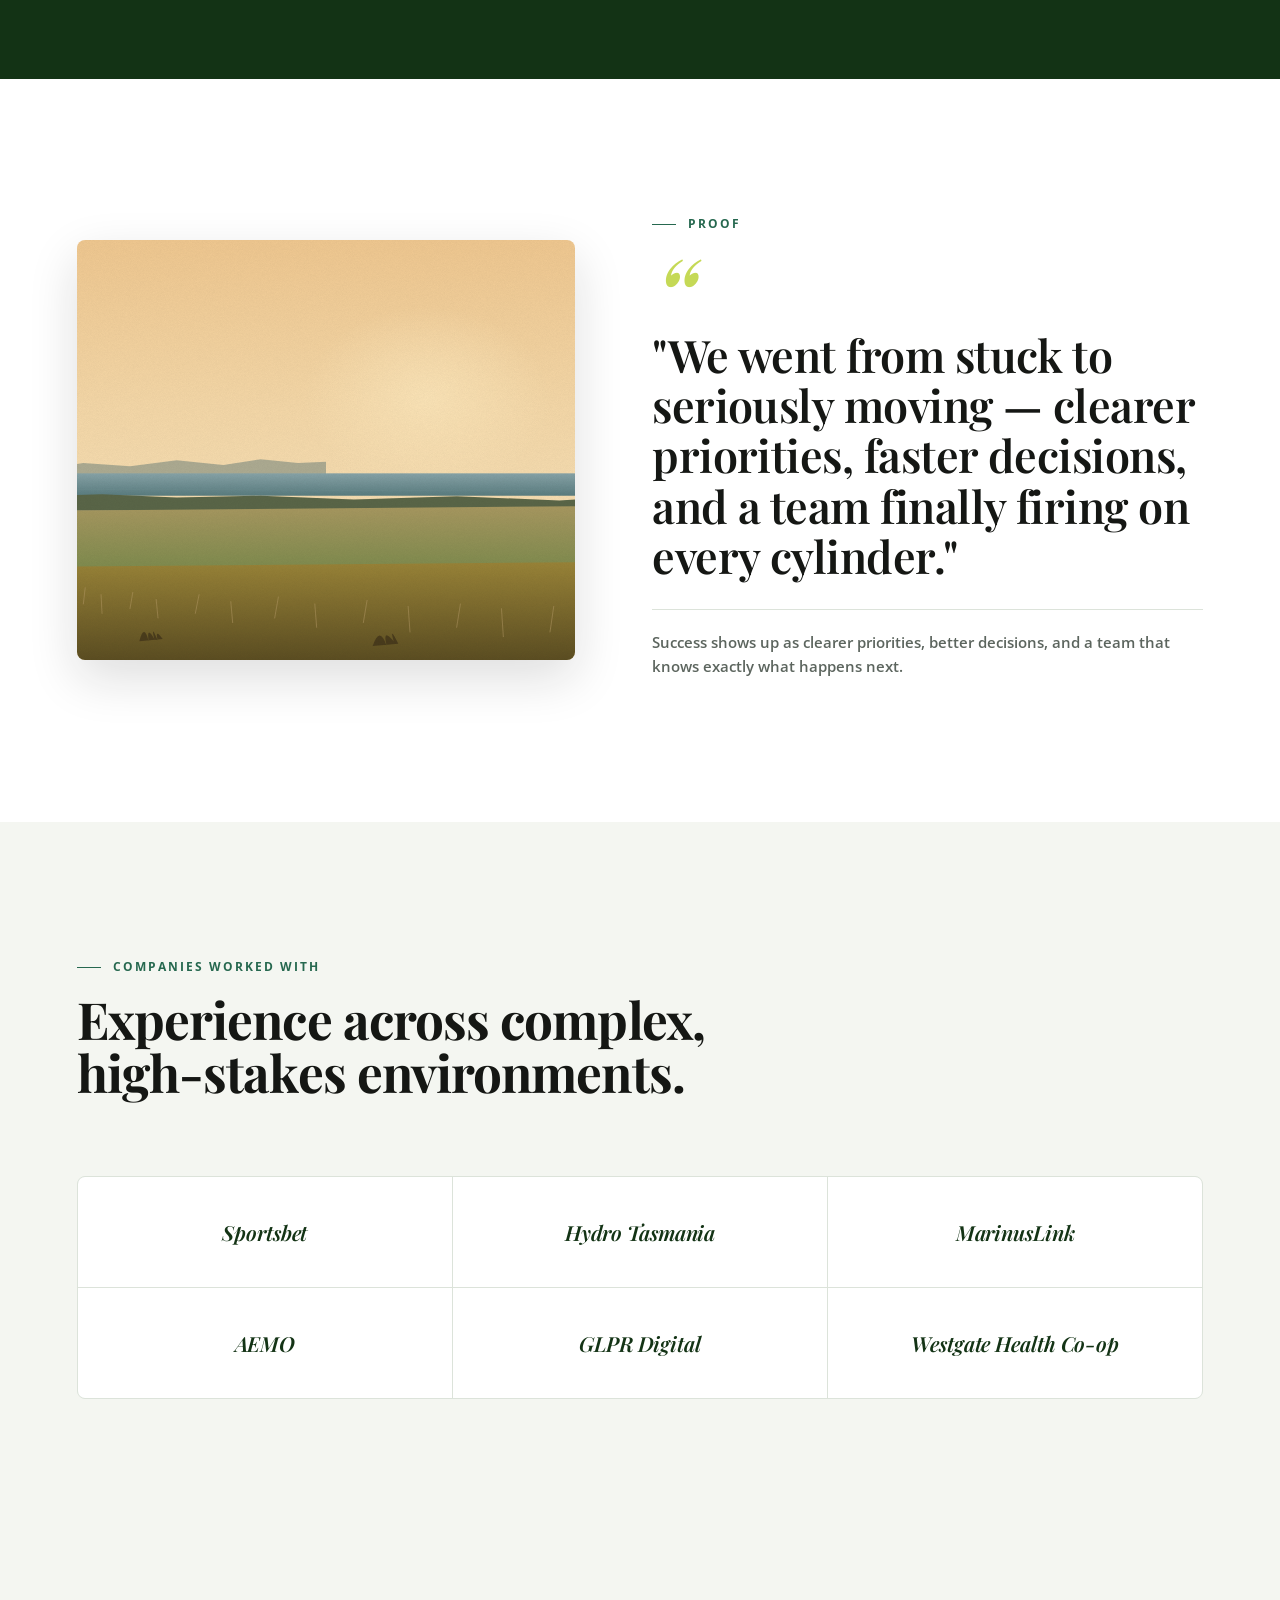
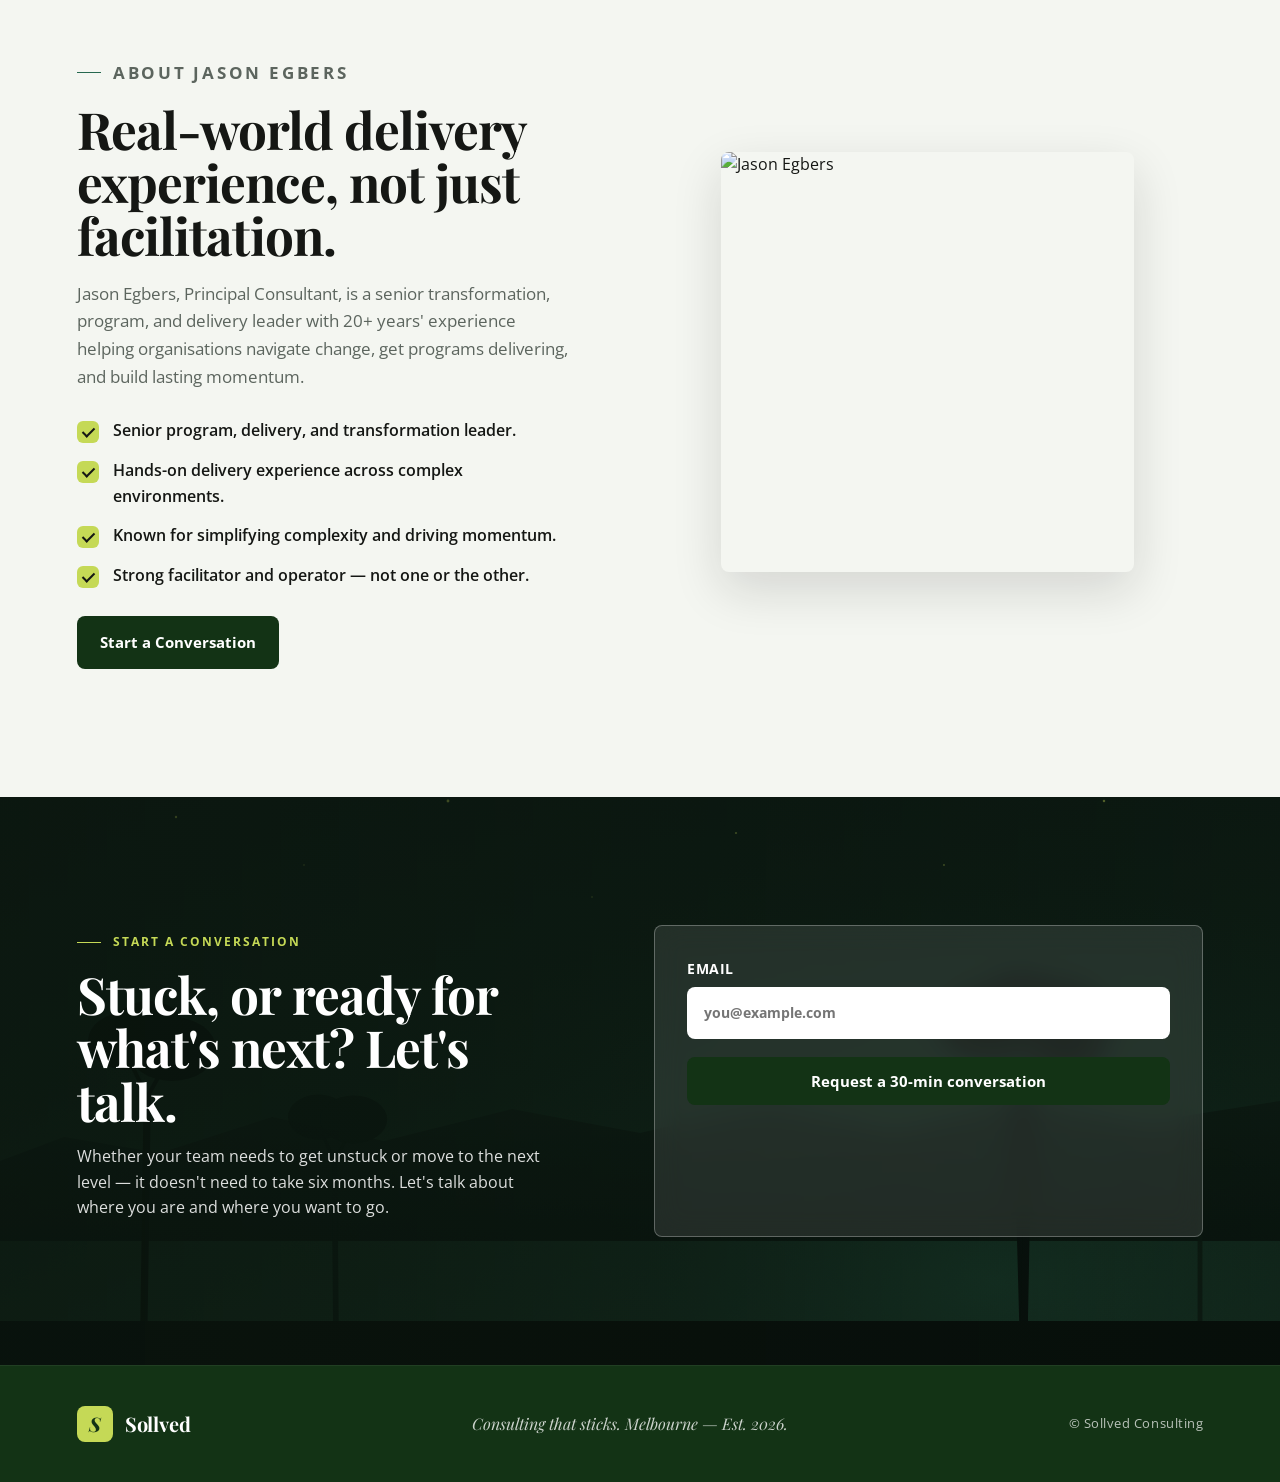
==== commit 623ba32a: "Add files via upload" ====
--- a/index.html
+++ b/index.html
@@ -30,9 +30,9 @@
       <div class="hero-overlay"></div>
       <div class="hero-content">
         <p class="eyebrow">Sollved Consulting</p>
-        <h1>Helping teams get unstuck, aligned, and moving again.</h1>
+        <h1>Get your team to the next level.</h1>
         <p class="hero-copy">
-          When ways of working break down, priorities blur, and momentum stalls, we help teams reset how they operate and get back to delivering.
+          Your team is stuck. Or stretching for more. Either way, we help leaders unlock the clarity, momentum, and delivery rhythm that great teams run on.
         </p>
         <div class="hero-actions">
           <a class="button button-primary" href="#contact">Start a Conversation</a>
@@ -43,16 +43,16 @@
 
     <section class="section split problem-section">
       <div class="section-copy">
-        <p class="eyebrow">The problem</p>
-        <h2>Most teams aren't failing. They're stuck.</h2>
+        <p class="eyebrow">Where you are</p>
+        <h2>Stuck, or stretching for what's next?</h2>
         <p>
-          Good people can still lose momentum when the work is unclear, decisions are slow, and every priority feels urgent.
+          Even great teams hit walls. Priorities blur, decisions slow, ownership fragments. Whether your team is stuck or pushing for the next level &mdash; the underlying work is the same. We do it with you.
         </p>
         <ul class="check-list">
-          <li>Too many priorities, not enough progress.</li>
-          <li>Constant activity, little momentum.</li>
-          <li>Unclear ownership and decision-making.</li>
-          <li>Strategy changes, but the team doesn't.</li>
+          <li>Clear priorities. Real progress.</li>
+          <li>Steady momentum, not constant motion.</li>
+          <li>Confident ownership and faster decisions.</li>
+          <li>A team that moves with strategy &mdash; not behind it.</li>
         </ul>
       </div>
       <img class="feature-image" src="assets/problem-bluemountains.svg" alt="Illustration of layered Blue Mountains at dawn">
@@ -60,8 +60,8 @@
 
     <section class="results-band shift-band">
       <div>
-        <p class="eyebrow">The shift</p>
-        <h2>We don't just run workshops. We help teams change how they work.</h2>
+        <p class="eyebrow">Where we go</p>
+        <h2>Workshops talk about change. We help teams make it happen.</h2>
       </div>
       <div class="metrics">
         <article>
@@ -82,7 +82,7 @@
     <section class="section services" id="services">
       <div class="section-heading">
         <p class="eyebrow">What We Do</p>
-        <h2>Practical support to help teams align, reset, and perform.</h2>
+        <h2>Practical support to take your team from where they are to what's next.</h2>
       </div>
       <div class="service-grid">
         <article class="service-card">
@@ -103,8 +103,8 @@
     <section class="section offer-detail" id="team-reset">
       <div>
         <p class="eyebrow">Team Reset and Momentum Program</p>
-        <h2>When teams lose momentum, it's rarely about effort.</h2>
-        <p>It is usually about how work is structured, aligned, and owned.</p>
+        <h2>Getting to the next level isn't about working harder.</h2>
+        <p>It's about how work is structured, aligned, and owned. We diagnose the gap, reset the operating system, and stay close enough to make the shift stick.</p>
       </div>
       <div class="detail-grid">
         <article>
@@ -188,9 +188,9 @@
         <p class="eyebrow">Proof</p>
         <div class="quote-mark" aria-hidden="true">&ldquo;</div>
         <blockquote>
-          We went from stuck and unclear to aligned, focused, and moving again.
+          "We went from stuck to seriously moving &mdash; clearer priorities, faster decisions, and a team finally firing on every cylinder."
         </blockquote>
-        <p class="quote-credit">The work is measured by clearer priorities, better decisions, and teams that know what happens next.</p>
+        <p class="quote-credit">Success shows up as clearer priorities, better decisions, and a team that knows exactly what happens next.</p>
       </div>
     </section>
 
@@ -230,8 +230,8 @@
     <section class="contact-band" id="contact">
       <div>
         <p class="eyebrow">Start a Conversation</p>
-        <h2>If your team feels stuck, it's fixable.</h2>
-        <p>It doesn't need to take 6 months. If your team feels unclear, reactive, or lacking momentum, let's talk about what needs to shift.</p>
+        <h2>Stuck, or ready for what's next? Let's talk.</h2>
+        <p>Whether your team needs to get unstuck or move to the next level &mdash; it doesn't need to take six months. Let's talk about where you are and where you want to go.</p>
       </div>
       <form class="contact-panel" action="mailto:hello@sollved.com" method="post" enctype="text/plain">
         <label>
